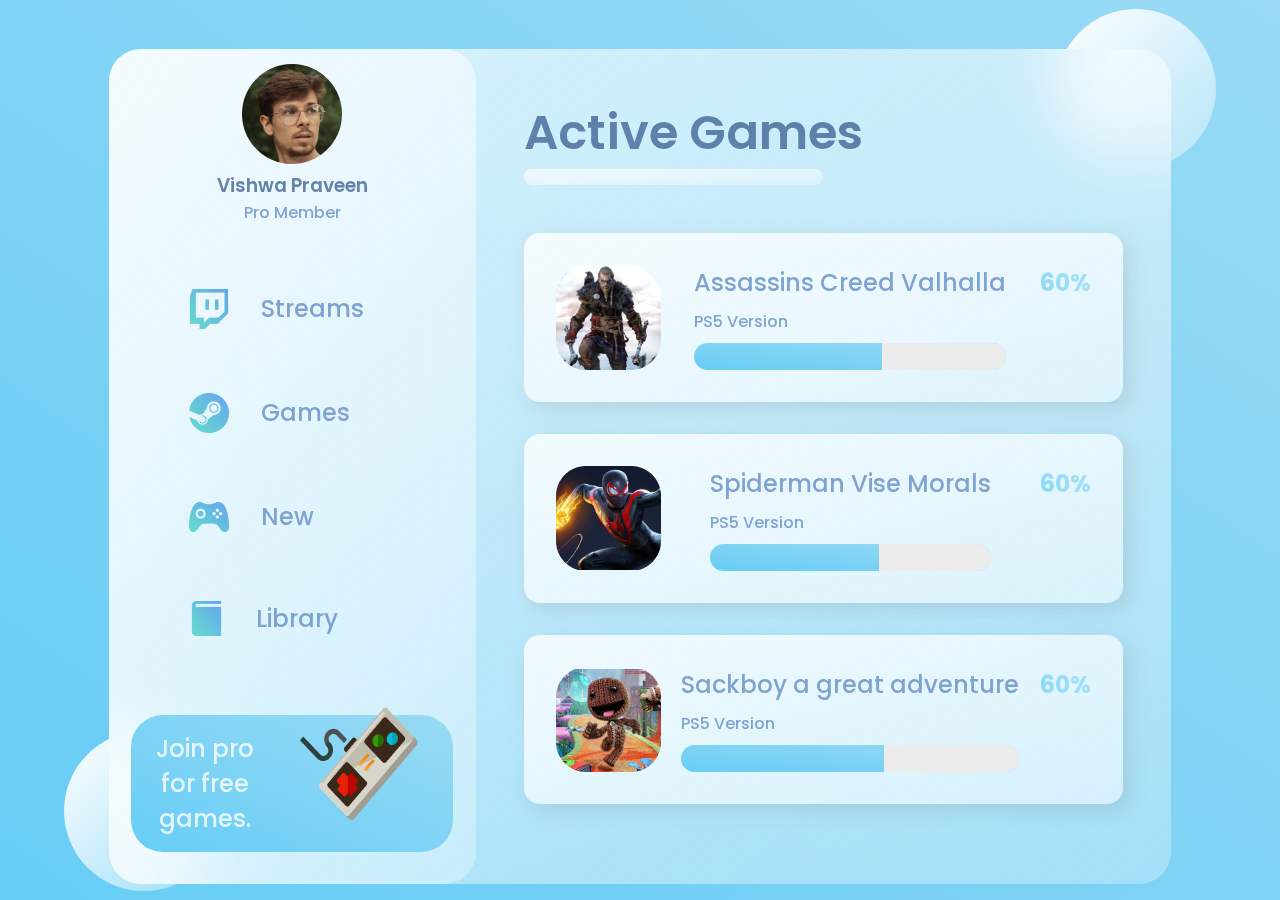
==== glass_dashboard/index.html @ f378041a "glass project inserted and image transitions project initialized" ====
<!DOCTYPE html>
<html lang="en">
  <head>
    <meta charset="UTF-8" />
    <meta http-equiv="X-UA-Compatible" content="IE=edge" />
    <meta name="viewport" content="width=device-width, initial-scale=1.0" />
    <title>Glass Website</title>
    <link rel="stylesheet" type="text/css" href="style.css" />
    <link rel="preconnect" href="https://fonts.googleapis.com" />
    <link rel="preconnect" href="https://fonts.gstatic.com" crossorigin />
    <link
      href="https://fonts.googleapis.com/css2?family=Poppins:wght@700&display=swap"
      rel="stylesheet"
    />
  </head>
  <body>
    <main>
      <section class="glass">
        <div class="dashboard">
          <div class="user">
            <img src="images/avatar.png" />
            <h3>Vishwa Praveen</h3>
            <p>Pro Member</p>
          </div>
          <div class="links">
            <div class="link">
              <img src="images/twitch.png" />
              <h2>Streams</h2>
            </div>
            <div class="link">
              <img src="images/steam.png" />
              <h2>Games</h2>
            </div>
            <div class="link">
              <img src="images/upcoming.png" />
              <h2>New</h2>
            </div>
            <div class="link">
              <img src="images/library.png" />
              <h2>Library</h2>
            </div>
          </div>
          <div class="pro">
            <h2>Join pro for free games.</h2>
            <img src="images/controller.png" />
          </div>
        </div>
        <div class="games">
          <div class="status">
            <h1>Active Games</h1>
            <div class="line"></div>
          </div>
          <div class="cards">
            <div class="card">
              <img src="images/assassins.png" />
              <div class="card-info">
                <h2>Assassins Creed Valhalla</h2>
                <p>PS5 Version</p>
                <div class="progress"></div>
              </div>
              <h2 class="percentage">60%</h2>
            </div>
            <div class="card">
              <img src="images/spiderman.png" />
              <div class="card-info">
                <h2>Spiderman Vise Morals</h2>
                <p>PS5 Version</p>
                <div class="progress"></div>
              </div>
              <h2 class="percentage">60%</h2>
            </div>
            <div class="card">
              <img src="images/sackboy.png" />
              <div class="card-info">
                <h2>Sackboy a great adventure</h2>
                <p>PS5 Version</p>
                <div class="progress"></div>
              </div>
              <h2 class="percentage">60%</h2>
            </div>
          </div>
        </div>
      </section>
    </main>

    <!-- <div class="circle3"></div>
    <div class="circle4"></div> -->
    <div class="circle9"></div>
    <div class="circle10"></div>
  </body>
</html>
---- glass_dashboard/style.css ----
*{
    margin: 0;
    padding: 0;
    box-sizing: border-box;
}

h1{
    color:#426696;
    font-weight: 600;
    font-size: 3rem;
    opacity: 0.8;
}

h2,p{
    color: #658ec6;
    font-weight: 500;
    opacity: 0.8;
}
h3{
    color: #426696;
    font-weight: 600;
    opacity: 0.8;
}
body{
    background:linear-gradient(to right top,#67cdf5,#98daf5); 
}
main{
    font-family: 'Poppins', sans-serif;
    min-height: 100vh;
    background: linear-gradient(to right top,#67cdf5,#98daf5);
    display: flex;
    align-items: center;
    justify-content: center;
}

.glass{
    min-height: 90vh;
    background: white;
    width:83%;
    background: linear-gradient(to right bottom,rgba(255,255,255,0.7),rgba(255,255,255,0.3));
    border-radius: 2rem;
    z-index: 2;
    backdrop-filter: blur(2rem);
    display: flex;
    margin-top: 2rem;
}

.circle3,.circle4,.circle9,.circle10{
    background: White;
    background: linear-gradient(to right bottom,rgba(255,255,255,1),rgba(255,255,255,0.3));
    height: 1rem;
    width:1rem;
    position: absolute;
    border-radius: 360%;
}
/* 
.circle3{
    height: 10rem;
    width:10rem;
    bottom:1%;
    right:5%

}
.circle4{
    height: 10rem;
    width:10rem;
    top:1%;
    left:5%
} */

.circle9{
    height: 10rem;
    width:10rem;
    top:1%;
    right:5%
}
.circle10{
    height:10rem;
    width: 10rem;
    bottom:1%;
    left:5%
}

.dashboard{
    flex: 1;
    display: flex;
    flex-direction: column;
    align-items: center;
    justify-content:space-evenly;
    text-align: center;
    background: linear-gradient(to right bottom,rgba(255,255,255,0.7),rgba(255,255,255,0.3));
    border-radius: 2rem;
}
.games{
    flex:2;
}

.link{
    display: flex;
    margin: 2rem 0rem;
    padding: 1rem 5rem;
    align-items: center;
}

.link h2{
    padding:0rem 2rem;
}

.pro{
    background: linear-gradient(to right top,#67cdf5,#98daf5);
    border-radius: 2rem;
    color:white;
    padding:1rem;
    display: flex;
    margin: 1rem;
    position: relative;
}

.pro img{
    position: absolute;
    top:-30%;
    right:10%;
}

.pro  h2{
    width:40%;
    color:white;
}

/*Games*/
.status{
    margin-bottom: 1rem;
}

.line{
    background: linear-gradient(to right bottom,rgba(255,255,255,0.7),rgba(255,255,255,0.3));
    width: 50%;
    height: 10px;
    border: none;
    padding: 0.5rem;
    border-radius: 2rem;
}

.games{
    display: flex;
    flex-direction: column;
    justify-content: space-evenly;
    margin: 3rem;
}

.card{
    display: flex;
    background: linear-gradient(to right bottom,rgba(255,255,255,0.8),rgba(255,255,255,0.5));
    border-radius: 1rem;
    margin: 2rem 0rem;
    padding:2rem;
    box-shadow: 6px 6px 20px rgba(122,122,122,0.212);
    justify-content: space-between;
}

.progress{
    background: linear-gradient(to right top,#67cdf5,#98daf5);
    width:100%;
    height:25%;
    border-radius: 1rem;
    position: relative;
    overflow: hidden;
}

.progress::after{
    content:"";
    width:100%;
    height:100%;
    background: rgb(236,236,236);
    position:absolute;
    left:60%;
}

.card-info{
    display: flex;
    flex-direction: column;
    justify-content: space-between;
}

.percentage{
    font-weight: bold;
    background: linear-gradient(to right top,#67cdf5,#98daf5);
    -webkit-background-clip: text;
    -webkit-text-fill-color: transparent;
}
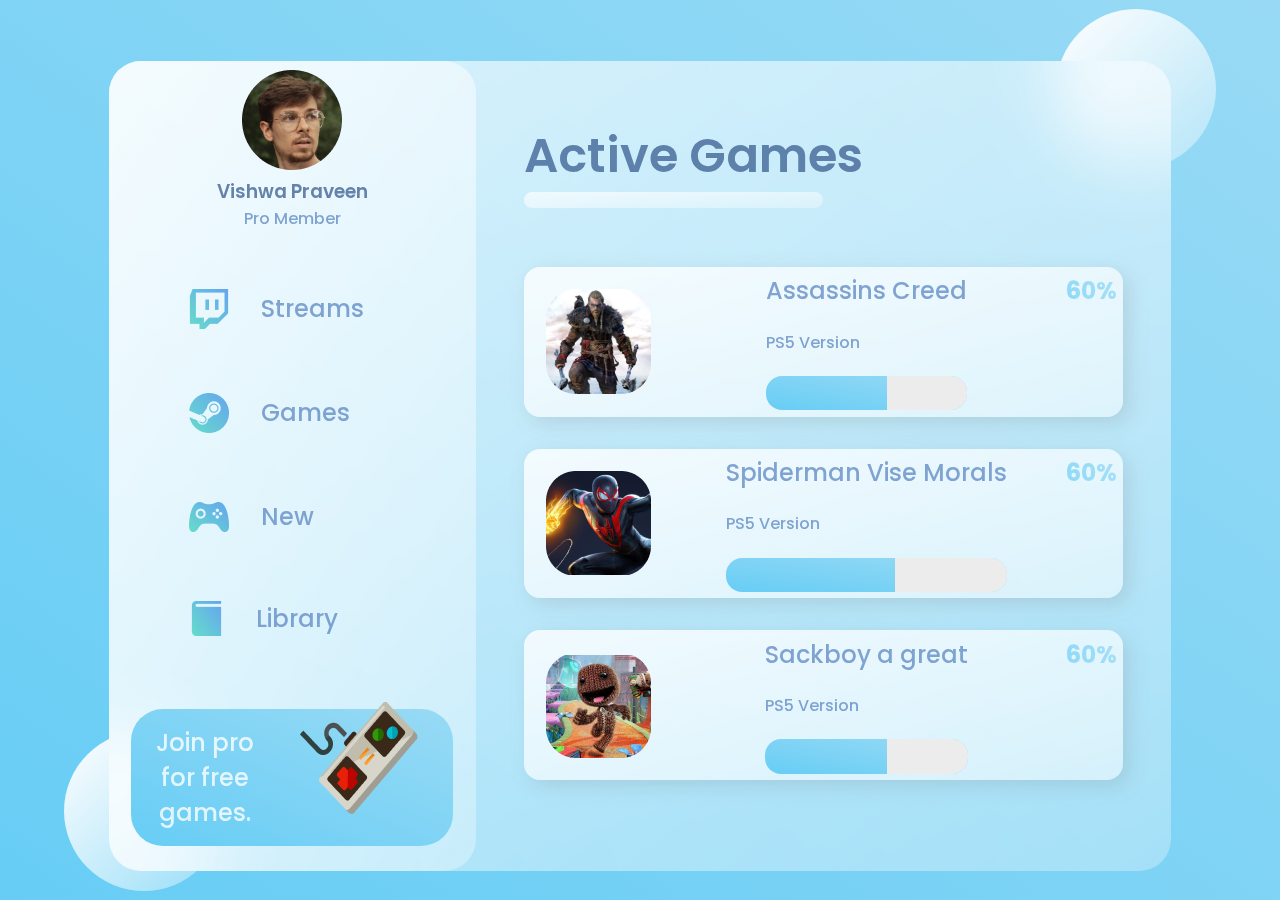
==== commit 989c9e6e: "progress bar dissapearing solved" ====
--- a/glass_dashboard/index.html
+++ b/glass_dashboard/index.html
@@ -54,7 +54,7 @@
             <div class="card">
               <img src="images/assassins.png" />
               <div class="card-info">
-                <h2>Assassins Creed Valhalla</h2>
+                <h2>Assassins Creed</h2>
                 <p>PS5 Version</p>
                 <div class="progress"></div>
               </div>
@@ -72,7 +72,7 @@
             <div class="card">
               <img src="images/sackboy.png" />
               <div class="card-info">
-                <h2>Sackboy a great adventure</h2>
+                <h2>Sackboy a great</h2>
                 <p>PS5 Version</p>
                 <div class="progress"></div>
               </div>
--- a/glass_dashboard/style.css
+++ b/glass_dashboard/style.css
@@ -153,9 +153,13 @@
     background: linear-gradient(to right bottom,rgba(255,255,255,0.8),rgba(255,255,255,0.5));
     border-radius: 1rem;
     margin: 2rem 0rem;
-    padding:2rem;
+    padding:0.4rem;
     box-shadow: 6px 6px 20px rgba(122,122,122,0.212);
     justify-content: space-between;
+}
+
+.card img{
+    margin: 1rem 1rem;
 }
 
 .progress{
